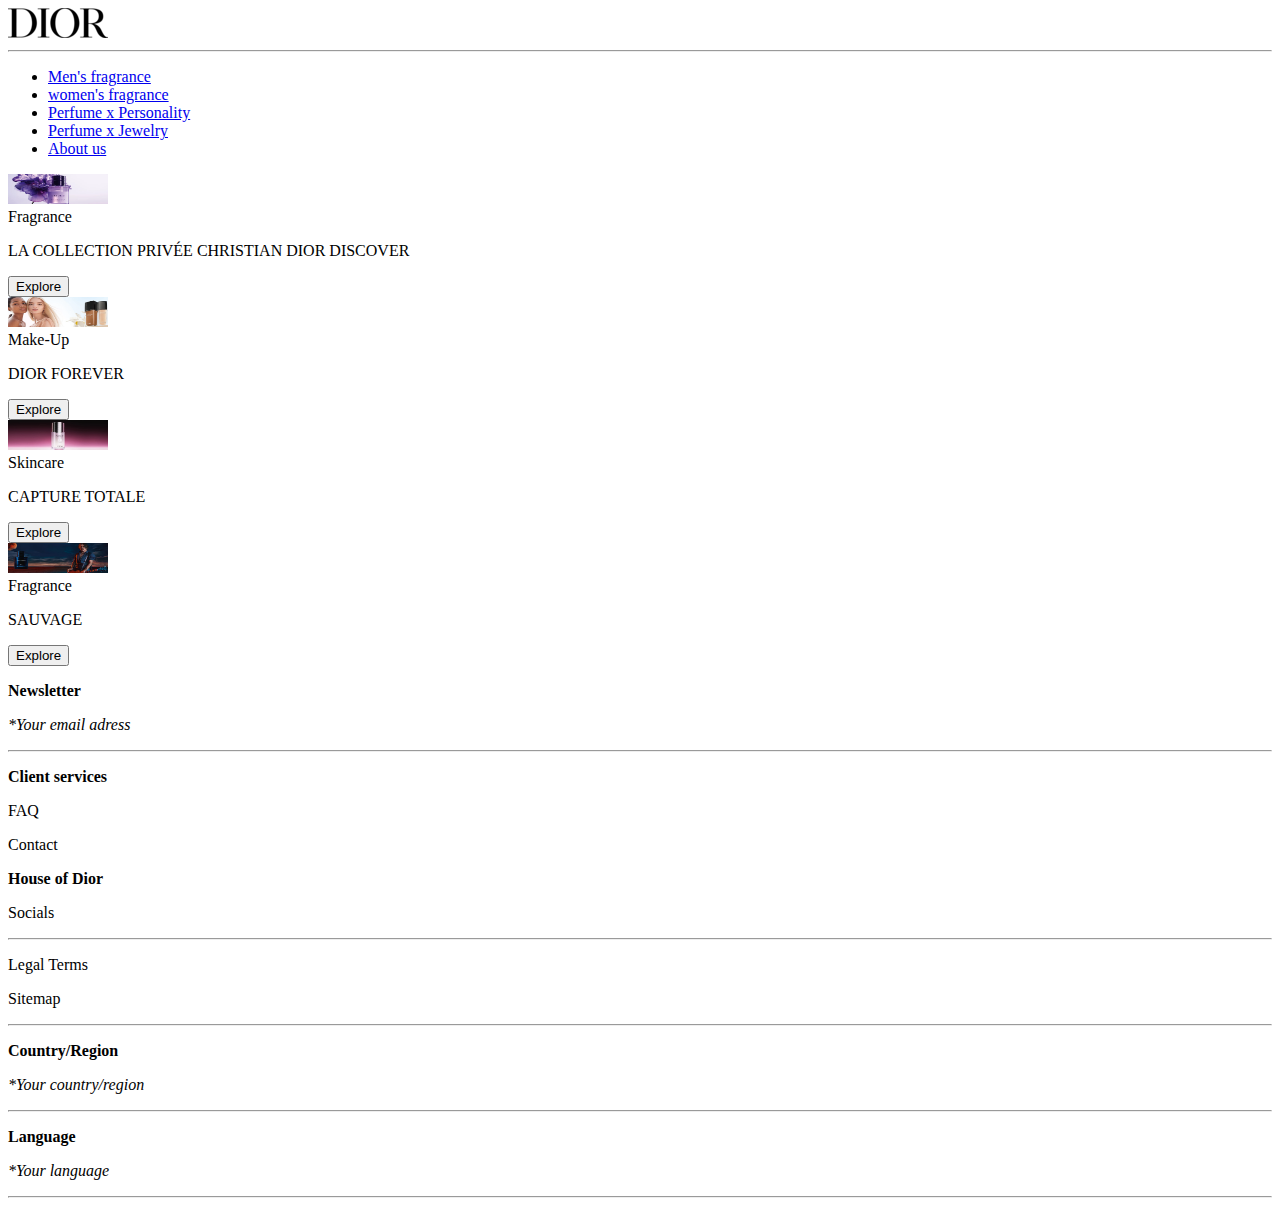
==== index.html @ c6c64c74 "up" ====
<!DOCTYPE html>

<html lang="en">

<head>
    <title>Main Page</title>
    <meta charset="UTF-8">
    <meta name="keywords" content="HTML, CSS, JavaScript">
    <meta name="author" content="BN">
    <meta name="description" content="Web Design Assignment">
    <meta http-equiv="X-UA-Compatible" content="IE=edge">
    <meta name="viewport" content="width=device-width, initial-scale=1.0">
</head>

<body>
    <header>
        <img src="images/dior_logo.webp" alt="Perfume" width="100" height="30">
        <hr>
        <ul>
            <li><a href="mens_fragrance.html">Men's fragrance</a></li>
            <li><a href="womens_fragrance.html">women's fragrance</a></li>
            <li><a href="perfume_personality.html">Perfume x Personality</a></li>
            <li><a href="perfume_jewelry.html">Perfume x Jewelry</a></li>
            <li><a href="about_us.html">About us</a></li>
        </ul>
        <!-- <hr> -->
    </header>
    <div>
        <div class="cart">
            <img src="images/lacollection.webp" alt="Perfume" width="100" height="30">
            <aside>
                <div>Fragrance</div>
            </aside>
            <p>
                LA COLLECTION PRIVÉE CHRISTIAN DIOR
                DISCOVER</p>
            <button name="subject" type="submit">Explore</button>
        </div>
        <div class="cart">
            <img src="images/diorforever.webp" alt="Perfume" width="100" height="30">
            <aside>
                <div>Make-Up</div>
            </aside>
            <p>
                DIOR FOREVER</p>
            <button name="subject" type="submit">Explore</button>
        </div>
        <div class="cart">
            <img src="images/diorcapture.webp" alt="Perfume" width="100" height="30">
            <aside>
                <div>Skincare</div>
            </aside>
            <p>
                CAPTURE TOTALE</p>
            <button name="subject" type="submit">Explore</button>
        </div>
        <div class="cart">
            <img src="images/sauvage.webp" alt="Perfume" width="100" height="30">
            <aside>
                <div>Fragrance</div>
            </aside>
            <p>
                SAUVAGE</p>
            <button name="subject" type="submit">Explore</button>
        </div>
    </div>
    <footer>
        <div class="footer_section">
            <p><b>Newsletter</b></p>
            <p><i>*Your email adress</i></p>
            <hr>
        </div>

        <div class="footer_section">
            <p><b>Client services</b></p>
            <p>FAQ</p>
            <p>Contact</p>
        </div>

        <div class="footer_section">
            <p><b>House of Dior</b></p>
            <p>Socials</p>
            <hr>
            <p>Legal Terms</p>
            <p>Sitemap</p>
            <hr>
        </div>

        <div class="footer_section">
            <p><b>Country/Region</b></p>
            <p><i>*Your country/region</i></p>
            <hr>
            <p><b>Language</b></p>
            <p><i>*Your language</i></p>
            <hr>
        </div>
    </footer>
</body>

</html>
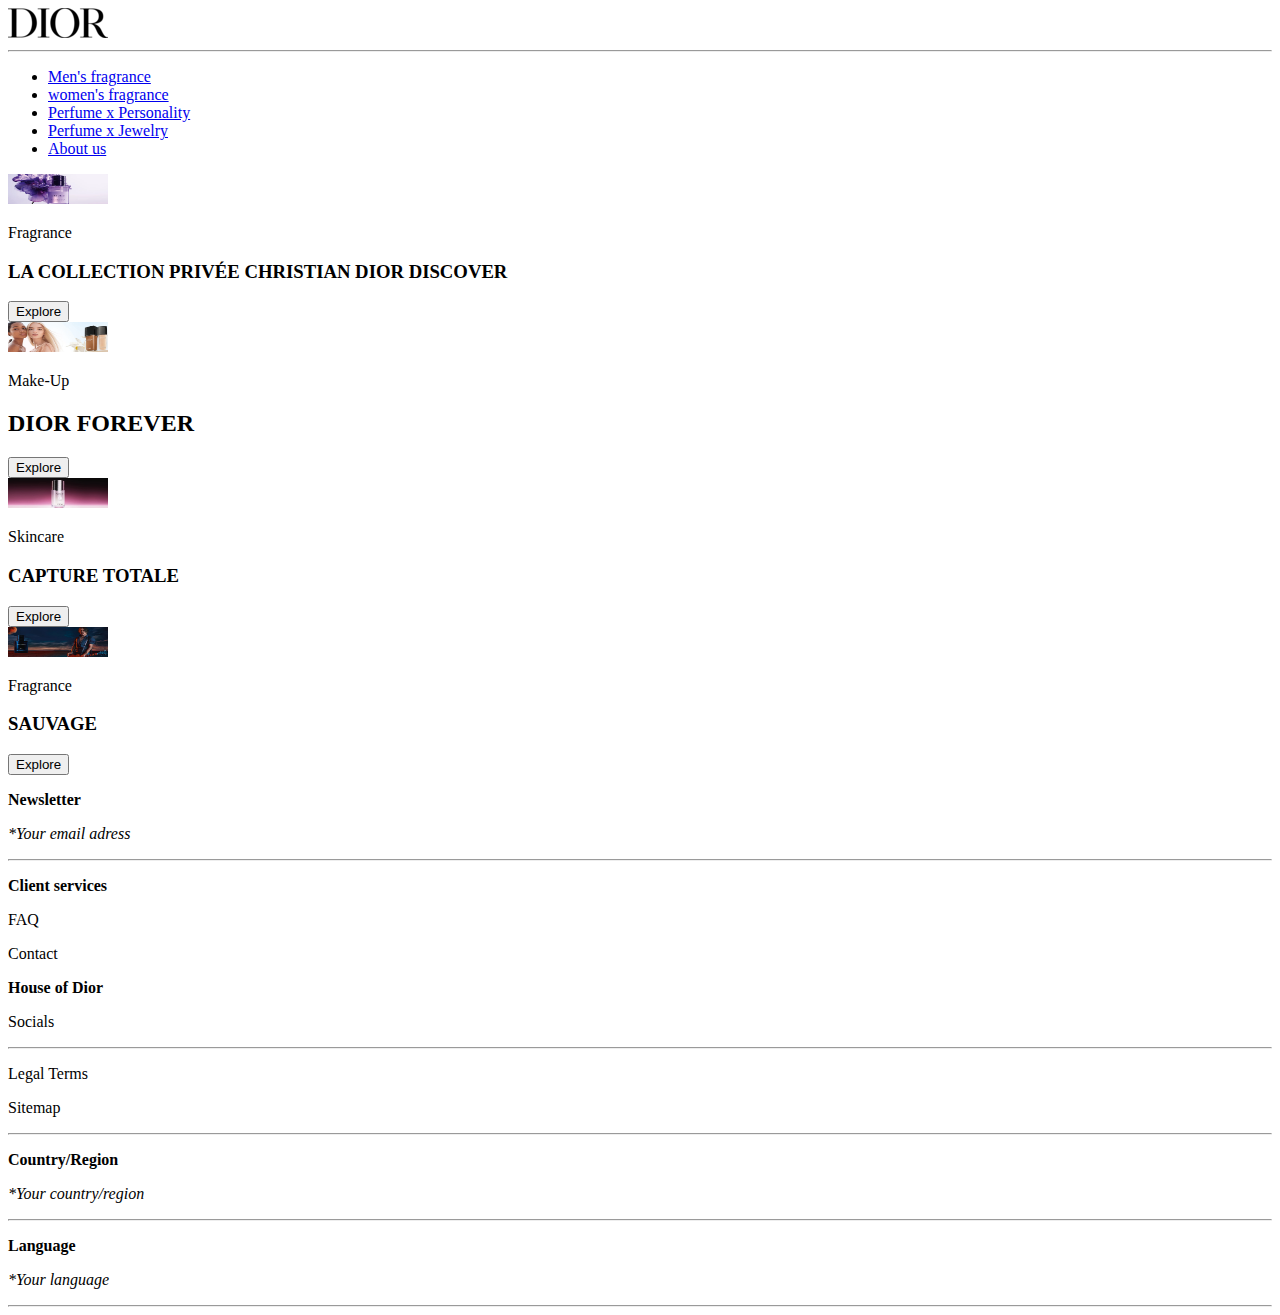
==== commit 2f29cd9c: "up" ====
--- a/index.html
+++ b/index.html
@@ -25,76 +25,62 @@
         </ul>
         <!-- <hr> -->
     </header>
-    <div>
-        <div class="cart">
+    <section>
+        <article>
             <img src="images/lacollection.webp" alt="Perfume" width="100" height="30">
-            <aside>
-                <div>Fragrance</div>
-            </aside>
-            <p>
-                LA COLLECTION PRIVÉE CHRISTIAN DIOR
-                DISCOVER</p>
+            <p>Fragrance</p>
+            <h3>LA COLLECTION PRIVÉE CHRISTIAN DIOR DISCOVER</h3>
             <button name="subject" type="submit">Explore</button>
-        </div>
-        <div class="cart">
+        </article>
+        <article>
             <img src="images/diorforever.webp" alt="Perfume" width="100" height="30">
-            <aside>
-                <div>Make-Up</div>
-            </aside>
-            <p>
-                DIOR FOREVER</p>
+            <p>Make-Up</p>
+            <h2> DIOR FOREVER</h2>
             <button name="subject" type="submit">Explore</button>
-        </div>
-        <div class="cart">
+        </article>
+        <article>
             <img src="images/diorcapture.webp" alt="Perfume" width="100" height="30">
-            <aside>
-                <div>Skincare</div>
-            </aside>
-            <p>
-                CAPTURE TOTALE</p>
+            <p>Skincare</p>
+            <h3> CAPTURE TOTALE</h3>
             <button name="subject" type="submit">Explore</button>
-        </div>
-        <div class="cart">
+        </article>
+        <article>
             <img src="images/sauvage.webp" alt="Perfume" width="100" height="30">
-            <aside>
-                <div>Fragrance</div>
-            </aside>
-            <p>
-                SAUVAGE</p>
+            <p>Fragrance</p>
+            <h3> SAUVAGE</h3>
             <button name="subject" type="submit">Explore</button>
-        </div>
-    </div>
-    <footer>
-        <div class="footer_section">
-            <p><b>Newsletter</b></p>
-            <p><i>*Your email adress</i></p>
-            <hr>
-        </div>
+        </article>
+        <footer>
+            <section>
+                <p><b>Newsletter</b></p>
+                <p><i>*Your email adress</i></p>
+                <hr>
+            </section>
 
-        <div class="footer_section">
-            <p><b>Client services</b></p>
-            <p>FAQ</p>
-            <p>Contact</p>
-        </div>
+            <section>
+                <p><b>Client services</b></p>
+                <p>FAQ</p>
+                <p>Contact</p>
+            </section>
 
-        <div class="footer_section">
-            <p><b>House of Dior</b></p>
-            <p>Socials</p>
-            <hr>
-            <p>Legal Terms</p>
-            <p>Sitemap</p>
-            <hr>
-        </div>
+            <section>
+                <p><b>House of Dior</b></p>
+                <p>Socials</p>
+                <hr>
+                <p>Legal Terms</p>
+                <p>Sitemap</p>
+                <hr>
+            </section>
 
-        <div class="footer_section">
-            <p><b>Country/Region</b></p>
-            <p><i>*Your country/region</i></p>
-            <hr>
-            <p><b>Language</b></p>
-            <p><i>*Your language</i></p>
-            <hr>
-        </div>
-    </footer>
+            <section>
+                <p><b>Country/Region</b></p>
+                <p><i>*Your country/region</i></p>
+                <hr>
+                <p><b>Language</b></p>
+                <p><i>*Your language</i></p>
+                <hr>
+            </section>
+        </footer>
 </body>
 
 </html>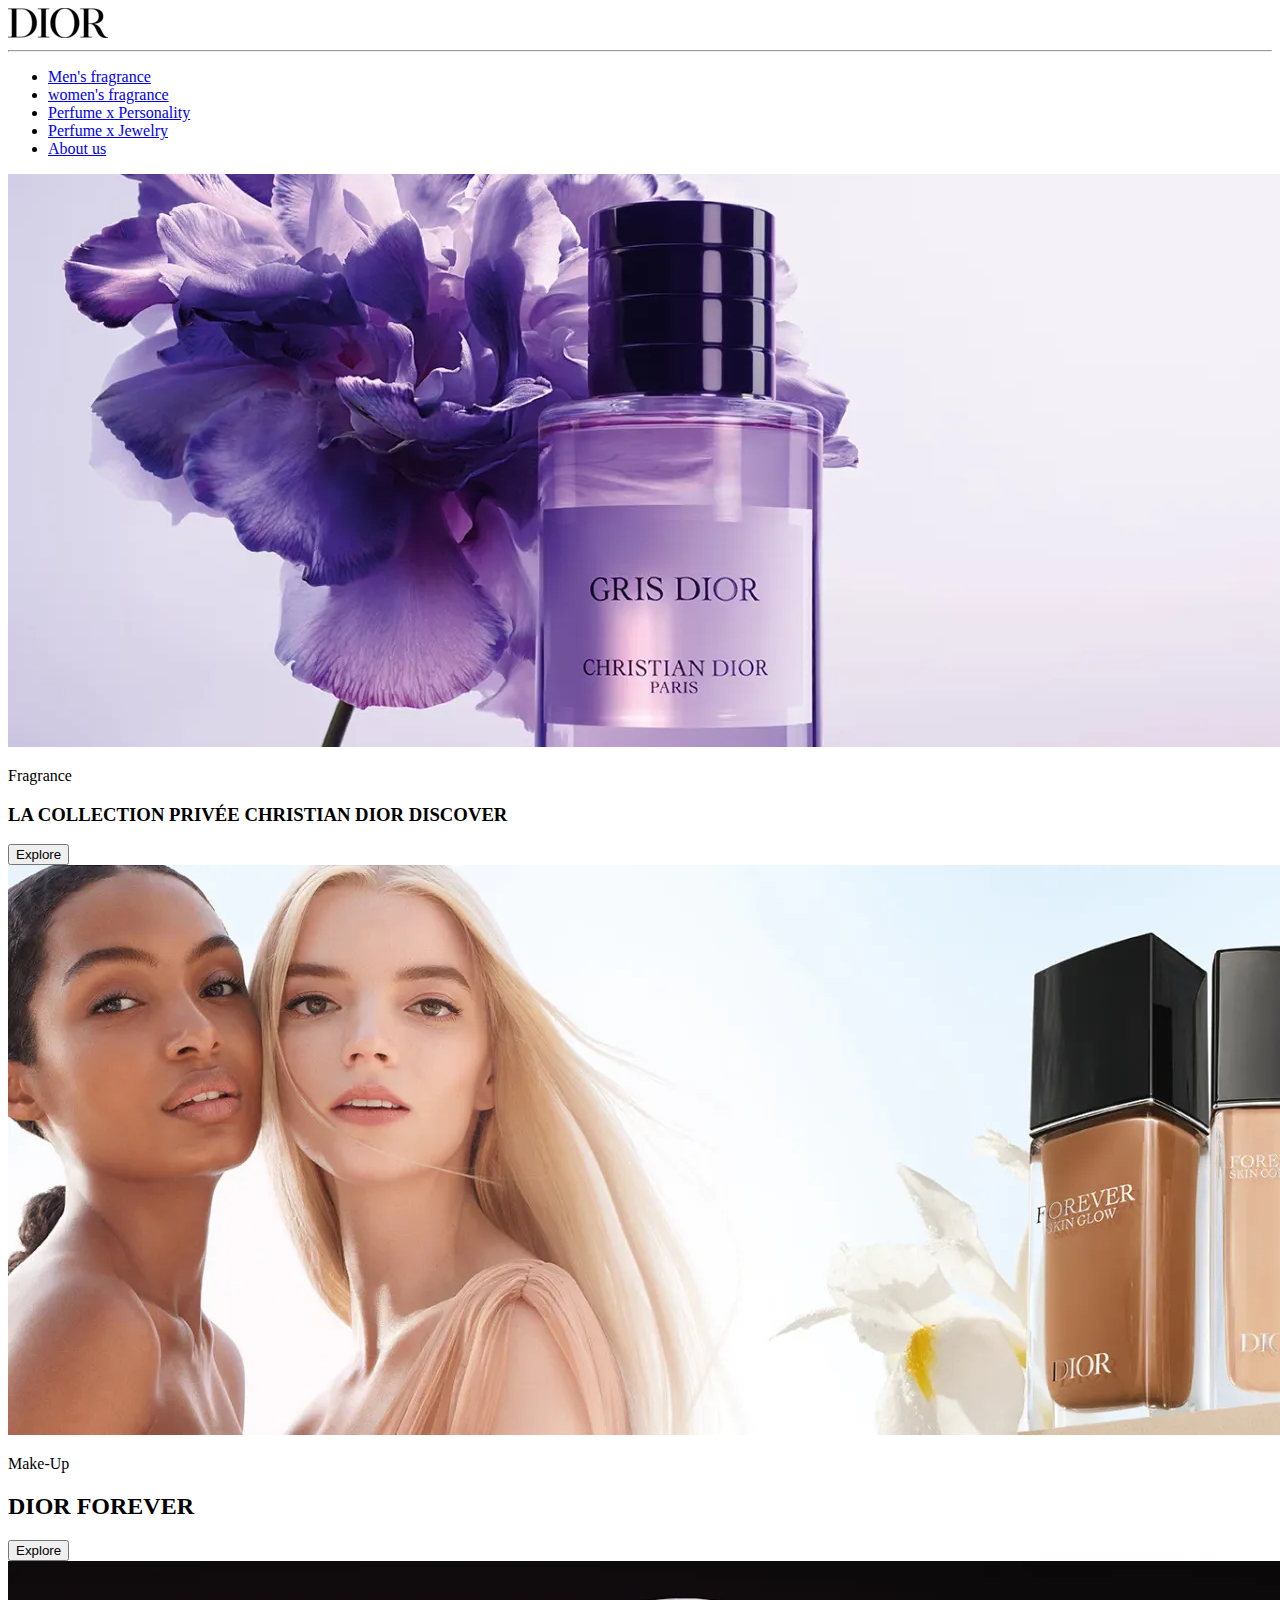
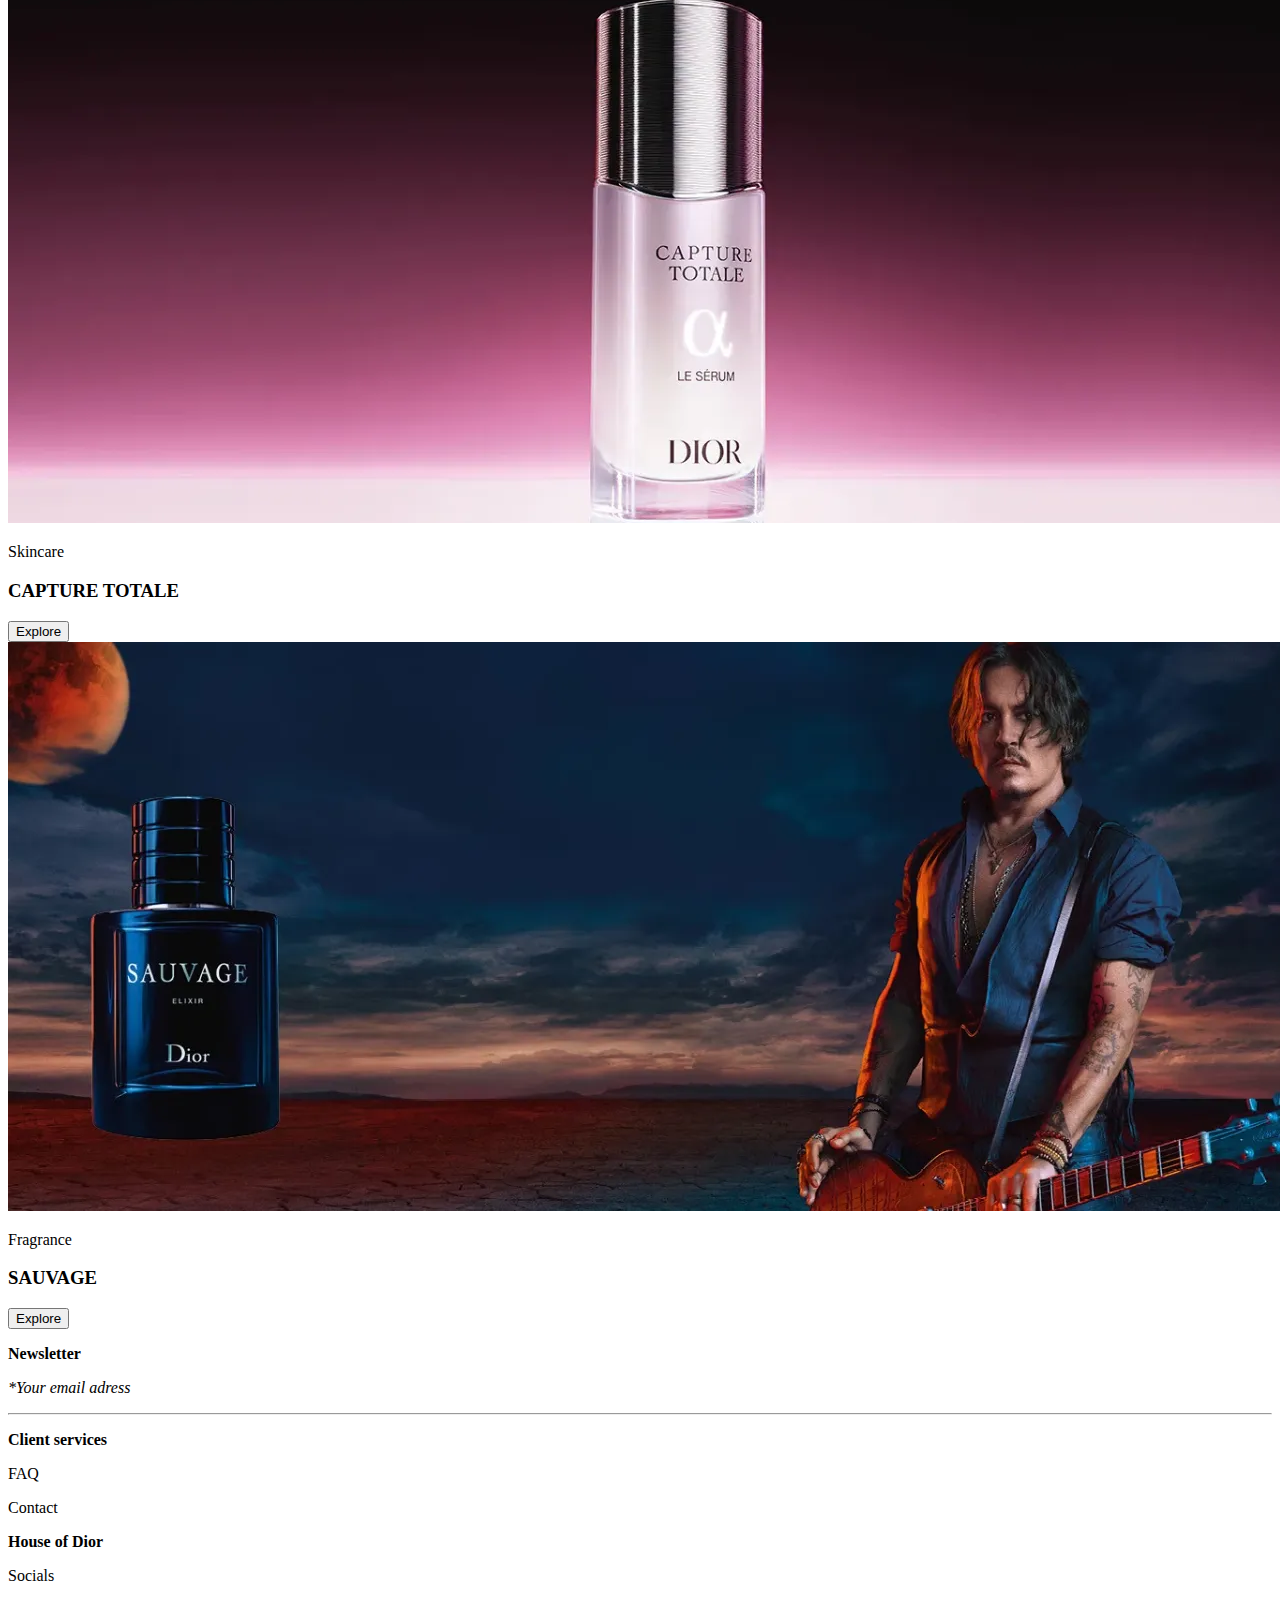
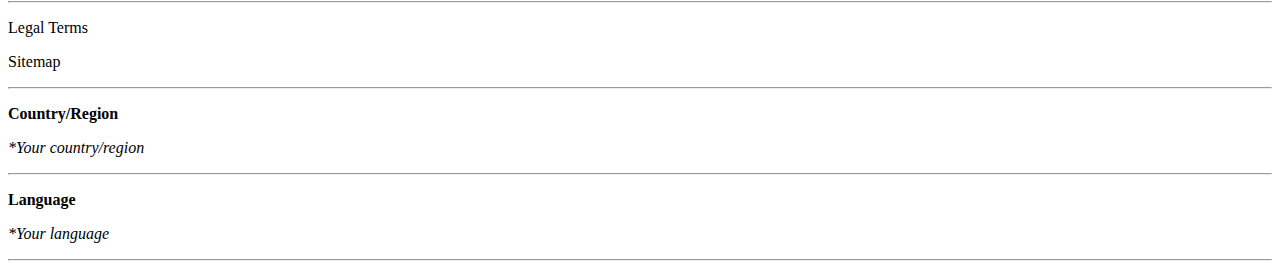
==== commit e70e8285: "up" ====
--- a/index.html
+++ b/index.html
@@ -14,7 +14,7 @@
 
 <body>
     <header>
-        <img src="images/dior_logo.webp" alt="Perfume" width="100" height="30">
+        <img src="images/dior_logo.webp" alt="Perfume">
         <hr>
         <ul>
             <li><a href="mens_fragrance.html">Men's fragrance</a></li>
@@ -27,25 +27,25 @@
     </header>
     <section>
         <article>
-            <img src="images/lacollection.webp" alt="Perfume" width="100" height="30">
+            <img src="images/lacollection.webp" alt="Perfume">
             <p>Fragrance</p>
             <h3>LA COLLECTION PRIVÉE CHRISTIAN DIOR DISCOVER</h3>
             <button name="subject" type="submit">Explore</button>
         </article>
         <article>
-            <img src="images/diorforever.webp" alt="Perfume" width="100" height="30">
+            <img src="images/diorforever.webp" alt="Perfume">
             <p>Make-Up</p>
             <h2> DIOR FOREVER</h2>
             <button name="subject" type="submit">Explore</button>
         </article>
         <article>
-            <img src="images/diorcapture.webp" alt="Perfume" width="100" height="30">
+            <img src="images/diorcapture.webp" alt="Perfume">
             <p>Skincare</p>
             <h3> CAPTURE TOTALE</h3>
             <button name="subject" type="submit">Explore</button>
         </article>
         <article>
-            <img src="images/sauvage.webp" alt="Perfume" width="100" height="30">
+            <img src="images/sauvage.webp" alt="Perfume">
             <p>Fragrance</p>
             <h3> SAUVAGE</h3>
             <button name="subject" type="submit">Explore</button>
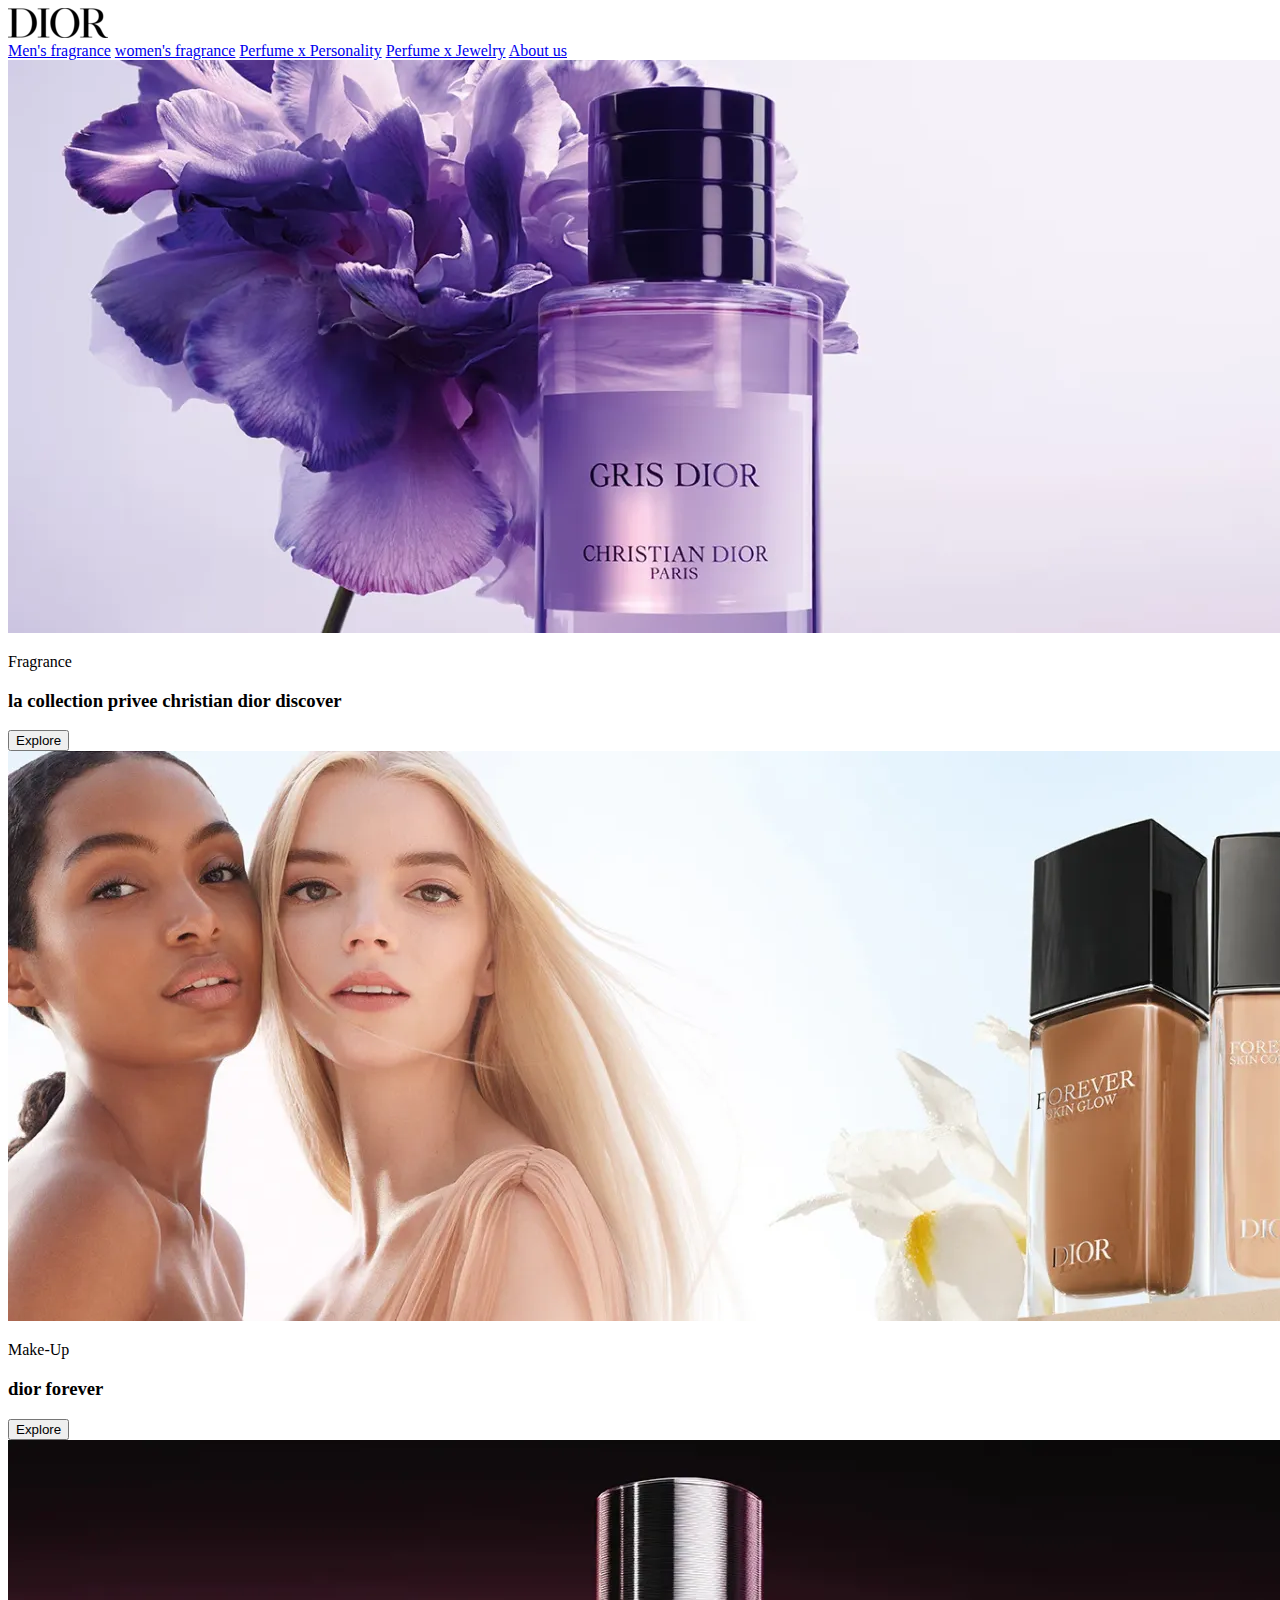
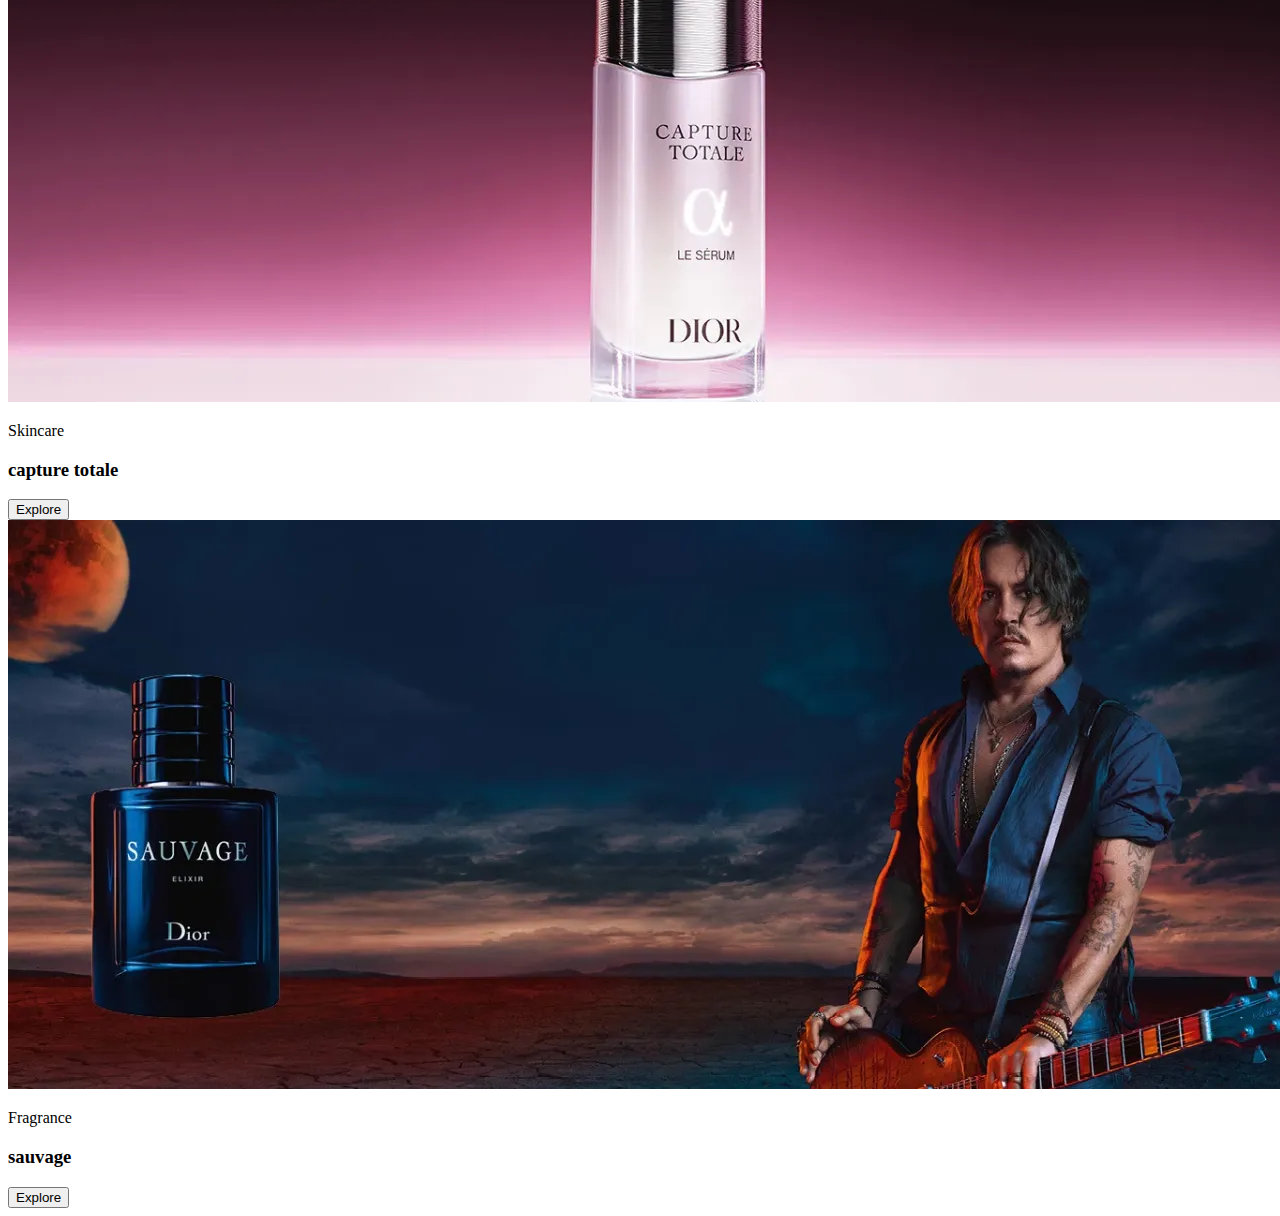
==== commit 933ac4b0: "up" ====
--- a/index.html
+++ b/index.html
@@ -14,73 +14,41 @@
 
 <body>
     <header>
-        <img src="images/dior_logo.webp" alt="Perfume">
-        <hr>
-        <ul>
-            <li><a href="mens_fragrance.html">Men's fragrance</a></li>
-            <li><a href="womens_fragrance.html">women's fragrance</a></li>
-            <li><a href="perfume_personality.html">Perfume x Personality</a></li>
-            <li><a href="perfume_jewelry.html">Perfume x Jewelry</a></li>
-            <li><a href="about_us.html">About us</a></li>
-        </ul>
-        <!-- <hr> -->
+        <img src="images/dior_logo.webp" alt="dior_logo">
+        <nav>
+            <a href="mens_fragrance.html">Men's fragrance</a>
+            <a href="womens_fragrance.html">women's fragrance</a>
+            <a href="perfume_personality.html">Perfume x Personality</a>
+            <a href="perfume_jewelry.html">Perfume x Jewelry</a>
+            <a href="about_us.html">About us</a>
+        </nav>
     </header>
     <section>
         <article>
-            <img src="images/lacollection.webp" alt="Perfume">
+            <img src="images/lacollection.webp" alt="lacollection">
             <p>Fragrance</p>
-            <h3>LA COLLECTION PRIVÉE CHRISTIAN DIOR DISCOVER</h3>
-            <button name="subject" type="submit">Explore</button>
+            <h3>la collection privee christian dior discover</h3>
+            <button type="submit">Explore</button>
         </article>
         <article>
-            <img src="images/diorforever.webp" alt="Perfume">
+            <img src="images/diorforever.webp" alt="diorforever">
             <p>Make-Up</p>
-            <h2> DIOR FOREVER</h2>
-            <button name="subject" type="submit">Explore</button>
+            <h3> dior forever</h3>
+            <button type="submit">Explore</button>
         </article>
         <article>
-            <img src="images/diorcapture.webp" alt="Perfume">
+            <img src="images/diorcapture.webp" alt="diorcapture">
             <p>Skincare</p>
-            <h3> CAPTURE TOTALE</h3>
-            <button name="subject" type="submit">Explore</button>
+            <h3> capture totale</h3>
+            <button type="submit">Explore</button>
         </article>
         <article>
-            <img src="images/sauvage.webp" alt="Perfume">
+            <img src="images/sauvage.webp" alt="sauvage">
             <p>Fragrance</p>
-            <h3> SAUVAGE</h3>
-            <button name="subject" type="submit">Explore</button>
+            <h3> sauvage</h3>
+            <button type="submit">Explore</button>
         </article>
-        <footer>
-            <section>
-                <p><b>Newsletter</b></p>
-                <p><i>*Your email adress</i></p>
-                <hr>
-            </section>
-
-            <section>
-                <p><b>Client services</b></p>
-                <p>FAQ</p>
-                <p>Contact</p>
-            </section>
-
-            <section>
-                <p><b>House of Dior</b></p>
-                <p>Socials</p>
-                <hr>
-                <p>Legal Terms</p>
-                <p>Sitemap</p>
-                <hr>
-            </section>
-
-            <section>
-                <p><b>Country/Region</b></p>
-                <p><i>*Your country/region</i></p>
-                <hr>
-                <p><b>Language</b></p>
-                <p><i>*Your language</i></p>
-                <hr>
-            </section>
-        </footer>
+    </section>
 </body>
 
 </html>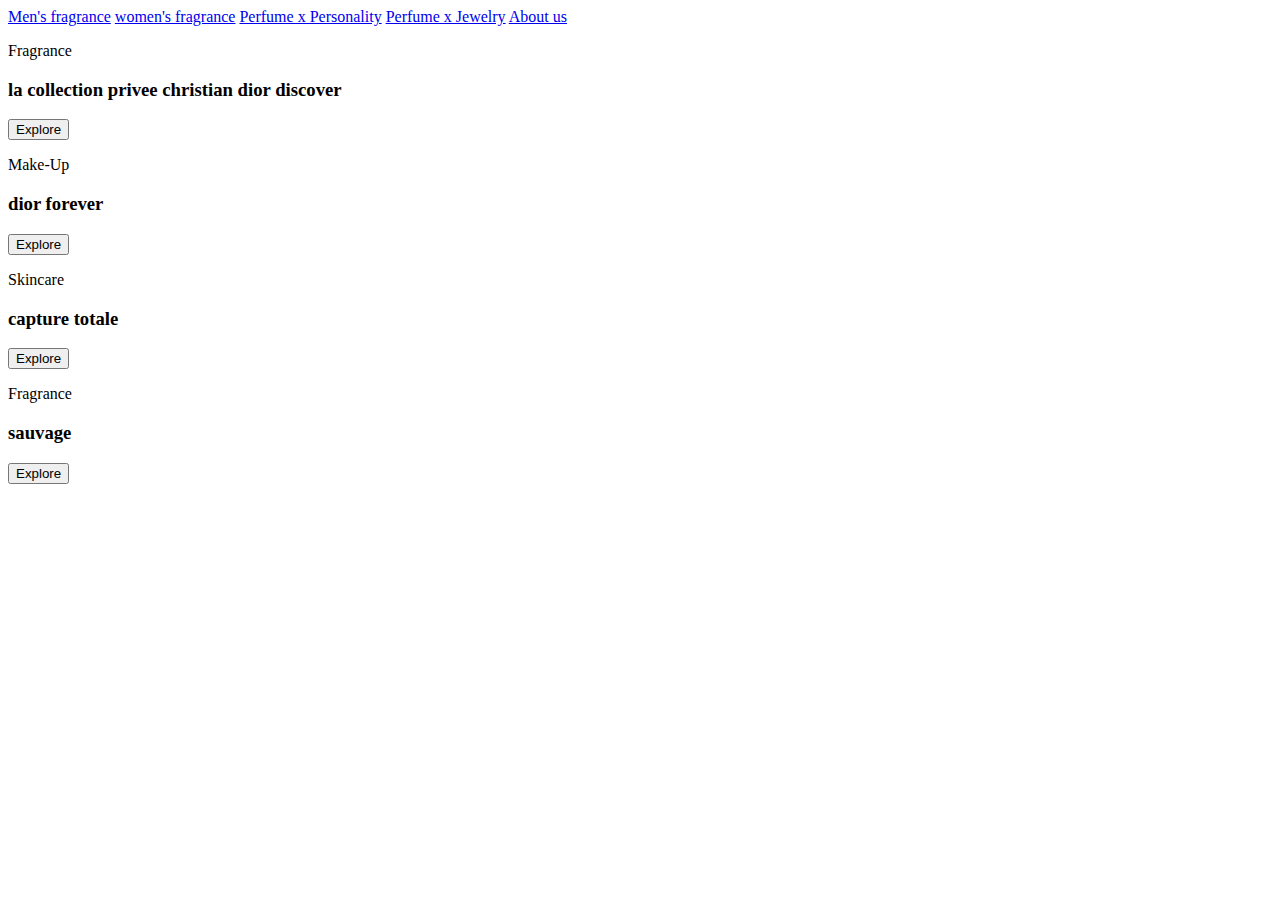
==== commit 396da856: "up" ====
--- a/index.html
+++ b/index.html
@@ -14,7 +14,7 @@
 
 <body>
     <header>
-        <img src="images/dior_logo.webp" alt="dior_logo">
+        <!-- <img src="images/dior_logo.webp" alt="dior_logo"> -->
         <nav>
             <a href="mens_fragrance.html">Men's fragrance</a>
             <a href="womens_fragrance.html">women's fragrance</a>
@@ -25,25 +25,25 @@
     </header>
     <section>
         <article>
-            <img src="images/lacollection.webp" alt="lacollection">
+            <!-- <img src="images/lacollection.webp" alt="lacollection"> -->
             <p>Fragrance</p>
             <h3>la collection privee christian dior discover</h3>
             <button type="submit">Explore</button>
         </article>
         <article>
-            <img src="images/diorforever.webp" alt="diorforever">
+            <!-- <img src="images/diorforever.webp" alt="diorforever"> -->
             <p>Make-Up</p>
             <h3> dior forever</h3>
             <button type="submit">Explore</button>
         </article>
         <article>
-            <img src="images/diorcapture.webp" alt="diorcapture">
+            <!-- <img src="images/diorcapture.webp" alt="diorcapture"> -->
             <p>Skincare</p>
             <h3> capture totale</h3>
             <button type="submit">Explore</button>
         </article>
         <article>
-            <img src="images/sauvage.webp" alt="sauvage">
+            <!-- <img src="images/sauvage.webp" alt="sauvage"> -->
             <p>Fragrance</p>
             <h3> sauvage</h3>
             <button type="submit">Explore</button>
